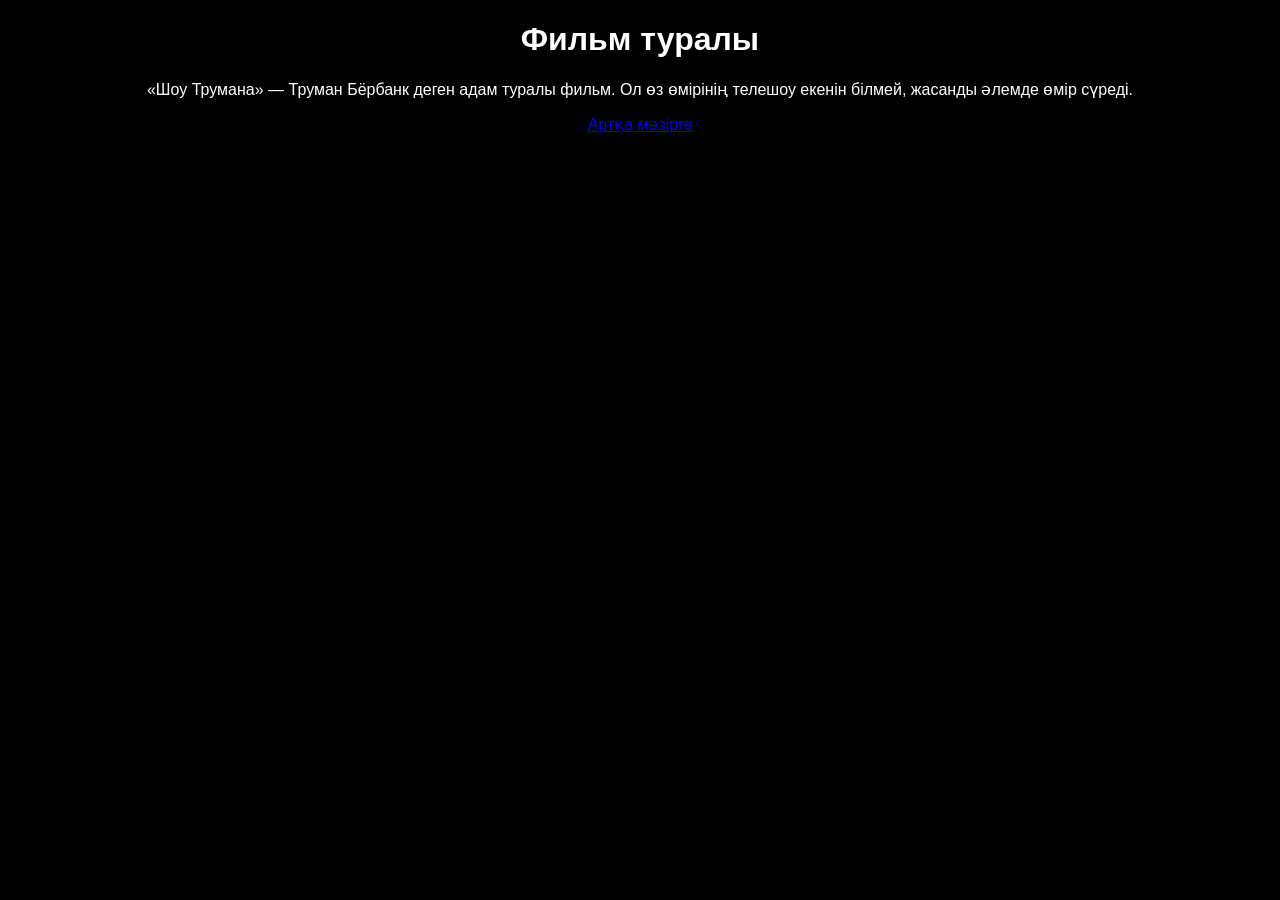
==== about.html @ 44e47d71 "Add files via upload" ====
<!DOCTYPE html>
<html lang="kk">
<head>
    <meta charset="UTF-8">
    <title>Фильм туралы</title>
    <link rel="stylesheet" href="style.css">
</head>
<body>

<h1>Фильм туралы</h1>
<p>
«Шоу Трумана» — Труман Бёрбанк деген адам туралы фильм. 
Ол өз өмірінің телешоу екенін білмей, жасанды әлемде өмір сүреді.
</p>

<p><a href="index.html">Артқа мәзірге</a></p>

</body>
</html>
---- style.css ----
/* Основные стили */
body {
    font-family: Arial, sans-serif;
    background-color: #000000;
    color: #ffffff;
    margin: 0;
    padding: 0;
    text-align: center;
}

/* Хедер */
header {
    background-color: #111111;
    padding: 40px 20px;
    box-shadow: 0 4px 8px rgba(255,255,255,0.2);
}

header h1 {
    margin: 0;
    font-size: 48px;
}

header h2 {
    margin: 5px 0 0 0;
    font-size: 24px;
    color: #aaaaaa;
}

/* Меню */
nav {
    margin: 30px 0;
}

nav a {
    text-decoration: none;
    color: #ffffff;
    background-color: #333333;
    padding: 15px 30px;
    margin: 5px;
    border-radius: 12px;
    font-size: 18px;
    display: inline-block;
    box-shadow: 0 4px 6px rgba(0,0,0,0.3);
    transition: 0.3s;
}

nav a:hover {
    background-color: #555555;
    transform: translateY(-2px) scale(1.05);
    box-shadow: 0 6px 10px rgba(0,0,0,0.5);
}

/* Контентные блоки */
.content {
    background-color: #111111;
    margin: 20px auto 50px auto;
    padding: 25px;
    width: 70%;
    border-radius: 10px;
    box-shadow: 0 4px 10px rgba(255,255,255,0.2);
    text-align: left;
}

/* Фотки */
.photos img {
    width: 300px;
    margin: 15px;
    border-radius: 10px;
    border: 2px solid #ffffff;
    box-shadow: 0 4px 8px rgba(255,255,255,0.2);
    transition: 0.3s;
}

.photos img:hover {
    transform: scale(1.05);
    box-shadow: 0 6px 12px rgba(255,255,255,0.4);
}

/* Футер */
footer {
    background-color: #111111;
    color: #ffffff;
    padding: 15px;
    font-size: 16px;
}
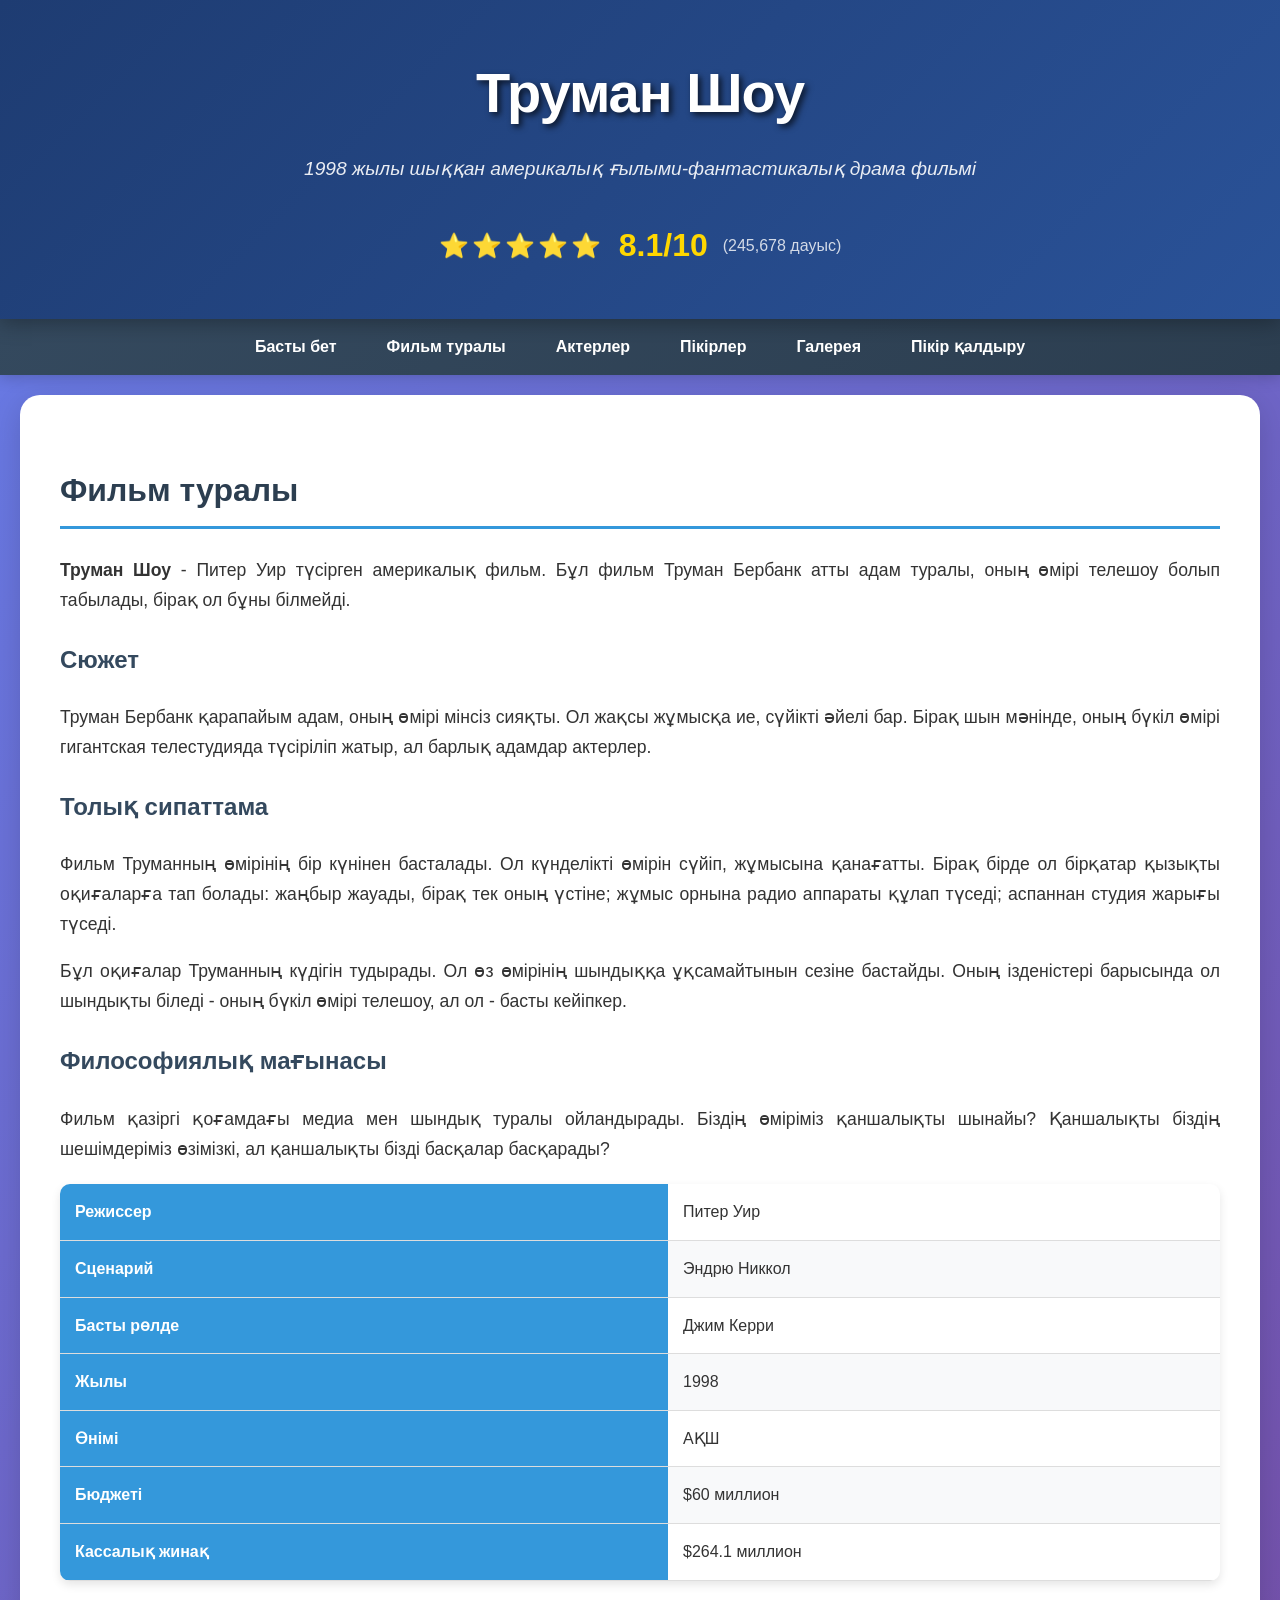
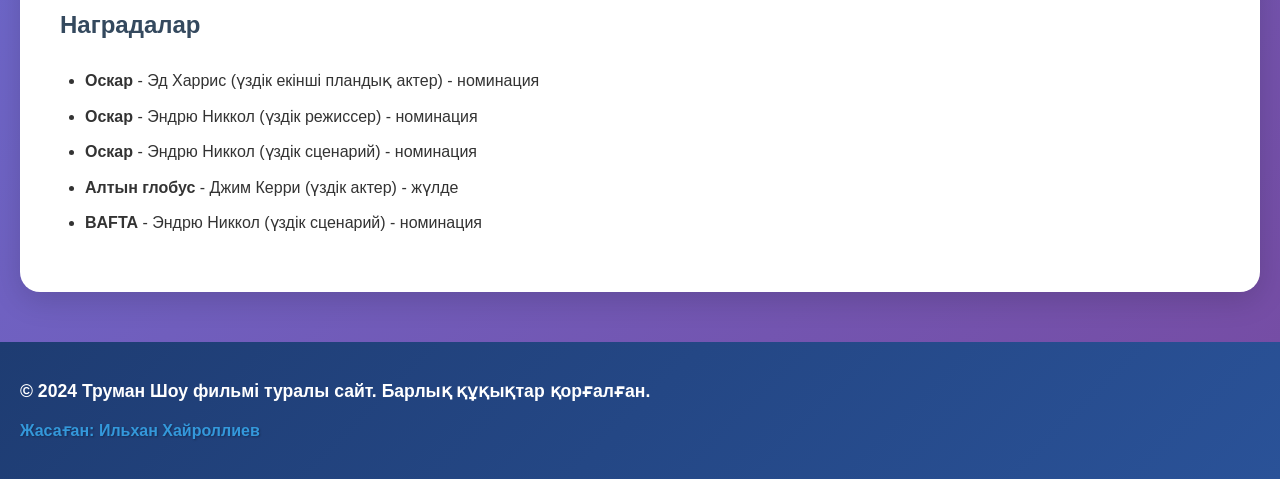
==== commit 8ba8991c: "Add files via upload" ====
--- a/about.html
+++ b/about.html
@@ -1,19 +1,98 @@
-<!DOCTYPE html>
-<html lang="kk">
-<head>
-    <meta charset="UTF-8">
-    <title>Фильм туралы</title>
-    <link rel="stylesheet" href="style.css">
-</head>
-<body>
-
-<h1>Фильм туралы</h1>
-<p>
-«Шоу Трумана» — Труман Бёрбанк деген адам туралы фильм. 
-Ол өз өмірінің телешоу екенін білмей, жасанды әлемде өмір сүреді.
-</p>
-
-<p><a href="index.html">Артқа мәзірге</a></p>
-
-</body>
-</html>+<!DOCTYPE html>
+<html lang="kk">
+<head>
+    <meta charset="UTF-8">
+    <meta name="viewport" content="width=device-width, initial-scale=1.0">
+    <title>Фильм туралы - Труман Шоу</title>
+    <link rel="stylesheet" href="style.css">
+</head>
+<body>
+    <header>
+        <div class="header-content">
+            <h1>Труман Шоу</h1>
+            <p class="header-description"><em>1998 жылы шыққан америкалық ғылыми-фантастикалық драма фильмі</em></p>
+            <div class="rating">
+                <span class="stars">⭐⭐⭐⭐⭐</span>
+                <span class="rating-text">8.1/10</span>
+                <span class="votes">(245,678 дауыс)</span>
+            </div>
+        </div>
+    </header>
+
+    <nav>
+        <ul>
+            <li><a href="index.html">Басты бет</a></li>
+            <li><a href="about.html">Фильм туралы</a></li>
+            <li><a href="actors.html">Актерлер</a></li>
+            <li><a href="reviews.html">Пікірлер</a></li>
+            <li><a href="gallery.html">Галерея</a></li>
+            <li><a href="index.html#feedback">Пікір қалдыру</a></li>
+        </ul>
+    </nav>
+
+    <main>
+        <section id="about">
+            <h2>Фильм туралы</h2>
+            <p><strong>Труман Шоу</strong> - Питер Уир түсірген америкалық фильм. Бұл фильм Труман Бербанк атты адам туралы, оның өмірі телешоу болып табылады, бірақ ол бұны білмейді.</p>
+            
+            <h3>Сюжет</h3>
+            <p>Труман Бербанк қарапайым адам, оның өмірі мінсіз сияқты. Ол жақсы жұмысқа ие, сүйікті әйелі бар. Бірақ шын мәнінде, оның бүкіл өмірі гигантская телестудияда түсіріліп жатыр, ал барлық адамдар актерлер.</p>
+            
+            <h3>Толық сипаттама</h3>
+            <p>Фильм Труманның өмірінің бір күнінен басталады. Ол күнделікті өмірін сүйіп, жұмысына қанағатты. Бірақ бірде ол бірқатар қызықты оқиғаларға тап болады: жаңбыр жауады, бірақ тек оның үстіне; жұмыс орнына радио аппараты құлап түседі; аспаннан студия жарығы түседі.</p>
+            
+            <p>Бұл оқиғалар Труманның күдігін тудырады. Ол өз өмірінің шындыққа ұқсамайтынын сезіне бастайды. Оның ізденістері барысында ол шындықты біледі - оның бүкіл өмірі телешоу, ал ол - басты кейіпкер.</p>
+            
+            <h3>Философиялық мағынасы</h3>
+            <p>Фильм қазіргі қоғамдағы медиа мен шындық туралы ойландырады. Біздің өміріміз қаншалықты шынайы? Қаншалықты біздің шешімдеріміз өзімізкі, ал қаншалықты бізді басқалар басқарады?</p>
+            
+            <table>
+                <tr>
+                    <th>Режиссер</th>
+                    <td>Питер Уир</td>
+                </tr>
+                <tr>
+                    <th>Сценарий</th>
+                    <td>Эндрю Никкол</td>
+                </tr>
+                <tr>
+                    <th>Басты рөлде</th>
+                    <td>Джим Керри</td>
+                </tr>
+                <tr>
+                    <th>Жылы</th>
+                    <td>1998</td>
+                </tr>
+                <tr>
+                    <th>Өнімі</th>
+                    <td>АҚШ</td>
+                </tr>
+                <tr>
+                    <th>Бюджеті</th>
+                    <td>$60 миллион</td>
+                </tr>
+                <tr>
+                    <th>Кассалық жинақ</td>
+                    <td>$264.1 миллион</td>
+                </tr>
+            </table>
+            
+            <h3>Наградалар</h3>
+            <ul>
+                <li><strong>Оскар</strong> - Эд Харрис (үздік екінші пландық актер) - номинация</li>
+                <li><strong>Оскар</strong> - Эндрю Никкол (үздік режиссер) - номинация</li>
+                <li><strong>Оскар</strong> - Эндрю Никкол (үздік сценарий) - номинация</li>
+                <li><strong>Алтын глобус</strong> - Джим Керри (үздік актер) - жүлде</li>
+                <li><strong>BAFTA</strong> - Эндрю Никкол (үздік сценарий) - номинация</li>
+            </ul>
+        </section>
+    </main>
+
+    <footer>
+        <p>&copy; 2024 Труман Шоу фильмі туралы сайт. Барлық құқықтар қорғалған.</p>
+        <p>Жасаған: Ильхан Хайроллиев</p>
+    </footer>
+
+    <script src="script.js"></script>
+</body>
+</html>
--- a/style.css
+++ b/style.css
@@ -1,85 +1,1069 @@
-/* Основные стили */
-body {
-    font-family: Arial, sans-serif;
-    background-color: #000000;
-    color: #ffffff;
-    margin: 0;
-    padding: 0;
-    text-align: center;
-}
-
-/* Хедер */
-header {
-    background-color: #111111;
-    padding: 40px 20px;
-    box-shadow: 0 4px 8px rgba(255,255,255,0.2);
-}
-
-header h1 {
-    margin: 0;
-    font-size: 48px;
-}
-
-header h2 {
-    margin: 5px 0 0 0;
-    font-size: 24px;
-    color: #aaaaaa;
-}
-
-/* Меню */
-nav {
-    margin: 30px 0;
-}
-
-nav a {
-    text-decoration: none;
-    color: #ffffff;
-    background-color: #333333;
-    padding: 15px 30px;
-    margin: 5px;
-    border-radius: 12px;
-    font-size: 18px;
-    display: inline-block;
-    box-shadow: 0 4px 6px rgba(0,0,0,0.3);
-    transition: 0.3s;
-}
-
-nav a:hover {
-    background-color: #555555;
-    transform: translateY(-2px) scale(1.05);
-    box-shadow: 0 6px 10px rgba(0,0,0,0.5);
-}
-
-/* Контентные блоки */
-.content {
-    background-color: #111111;
-    margin: 20px auto 50px auto;
-    padding: 25px;
-    width: 70%;
-    border-radius: 10px;
-    box-shadow: 0 4px 10px rgba(255,255,255,0.2);
-    text-align: left;
-}
-
-/* Фотки */
-.photos img {
-    width: 300px;
-    margin: 15px;
-    border-radius: 10px;
-    border: 2px solid #ffffff;
-    box-shadow: 0 4px 8px rgba(255,255,255,0.2);
-    transition: 0.3s;
-}
-
-.photos img:hover {
-    transform: scale(1.05);
-    box-shadow: 0 6px 12px rgba(255,255,255,0.4);
-}
-
-/* Футер */
-footer {
-    background-color: #111111;
-    color: #ffffff;
-    padding: 15px;
-    font-size: 16px;
-}+/* Элемент селекторлары */
+body {
+    font-family: 'Segoe UI', Tahoma, Geneva, Verdana, sans-serif;
+    line-height: 1.6;
+    margin: 0;
+    padding: 0;
+    background: linear-gradient(135deg, #667eea 0%, #764ba2 100%);
+    color: #333;
+}
+
+header {
+    background: linear-gradient(135deg, #1e3c72 0%, #2a5298 100%);
+    color: white;
+    text-align: center;
+    padding: 3rem 0;
+    box-shadow: 0 4px 20px rgba(0,0,0,0.3);
+    position: relative;
+    overflow: hidden;
+}
+
+header::before {
+    content: '';
+    position: absolute;
+    top: 0;
+    left: 0;
+    right: 0;
+    bottom: 0;
+    background: url('https://images.unsplash.com/photo-1489599849927-2ee91cede3ba?w=1200&h=400&fit=crop') center/cover;
+    opacity: 0.2;
+    z-index: 0;
+}
+
+.header-content {
+    position: relative;
+    z-index: 1;
+    max-width: 1200px;
+    margin: 0 auto;
+    padding: 0 20px;
+    text-align: center;
+    width: 100%;
+    display: flex;
+    flex-direction: column;
+    align-items: center;
+}
+
+.header-description {
+    text-align: center;
+    font-size: 1.2rem;
+    margin: 15px 0;
+    color: rgba(255, 255, 255, 0.9);
+    width: 100%;
+    display: block;
+}
+
+h1 {
+    margin: 0;
+    font-size: 3.5rem;
+    text-shadow: 3px 3px 6px rgba(0,0,0,0.7);
+    font-weight: 700;
+    letter-spacing: -1px;
+}
+
+.rating {
+    margin-top: 20px;
+    display: flex;
+    align-items: center;
+    justify-content: center;
+    gap: 15px;
+    flex-wrap: wrap;
+}
+
+.stars {
+    font-size: 1.5rem;
+    letter-spacing: 3px;
+}
+
+.rating-text {
+    font-size: 2rem;
+    font-weight: bold;
+    color: #ffd700;
+}
+
+.votes {
+    font-size: 1rem;
+    opacity: 0.8;
+}
+
+h2 {
+    color: #2c3e50;
+    border-bottom: 3px solid #3498db;
+    padding-bottom: 10px;
+    margin-top: 30px;
+    font-size: 2rem;
+}
+
+h3 {
+    color: #34495e;
+    margin-top: 25px;
+    font-size: 1.5rem;
+}
+
+p {
+    margin-bottom: 15px;
+    text-align: justify;
+    font-size: 1.1rem;
+    line-height: 1.7;
+}
+
+/* Класс селекторлары */
+.gallery-container {
+    display: grid;
+    grid-template-columns: repeat(auto-fit, minmax(300px, 1fr));
+    gap: 20px;
+    margin: 30px 0;
+}
+
+.gallery-container img {
+    width: 100%;
+    height: 250px;
+    object-fit: cover;
+    border: 3px solid #3498db;
+    border-radius: 15px;
+    box-shadow: 0 8px 25px rgba(0,0,0,0.3);
+    transition: all 0.3s ease;
+    cursor: pointer;
+}
+
+.gallery-container img:hover {
+    transform: scale(1.05);
+    box-shadow: 0 15px 35px rgba(0,0,0,0.5);
+    border-color: #2980b9;
+}
+
+.reviews-container {
+    max-width: 900px;
+    margin: 0 auto;
+}
+
+.review {
+    background: white;
+    border-radius: 15px;
+    padding: 25px;
+    margin-bottom: 20px;
+    box-shadow: 0 5px 20px rgba(0,0,0,0.1);
+    border-left: 4px solid #3498db;
+    transition: transform 0.2s ease, box-shadow 0.2s ease;
+}
+
+.review:hover {
+    transform: translateY(-2px);
+    box-shadow: 0 8px 30px rgba(0,0,0,0.15);
+}
+
+.review-header {
+    display: flex;
+    justify-content: space-between;
+    align-items: center;
+    margin-bottom: 15px;
+    padding-bottom: 15px;
+    border-bottom: 1px solid #ecf0f1;
+}
+
+.reviewer-info {
+    display: flex;
+    align-items: center;
+    gap: 15px;
+}
+
+.reviewer-avatar {
+    width: 50px;
+    height: 50px;
+    border-radius: 50%;
+    background: linear-gradient(135deg, #3498db, #2980b9);
+    color: white;
+    display: flex;
+    align-items: center;
+    justify-content: center;
+    font-weight: bold;
+    font-size: 1.2rem;
+}
+
+.reviewer-name {
+    font-weight: bold;
+    color: #2c3e50;
+    font-size: 1.1rem;
+}
+
+.review-date {
+    color: #7f8c8d;
+    font-size: 0.9rem;
+}
+
+.review-rating {
+    display: flex;
+    align-items: center;
+    gap: 10px;
+    font-weight: bold;
+}
+
+.review-content {
+    line-height: 1.6;
+    color: #34495e;
+}
+
+.review-helpful {
+    margin-top: 15px;
+    display: flex;
+    gap: 10px;
+}
+
+.helpful-btn {
+    background: #ecf0f1;
+    border: 1px solid #bdc3c7;
+    padding: 8px 15px;
+    border-radius: 20px;
+    cursor: pointer;
+    font-size: 0.9rem;
+    transition: all 0.2s ease;
+}
+
+.helpful-btn:hover {
+    background: #3498db;
+    color: white;
+    border-color: #2980b9;
+}
+
+.all-reviews-link {
+    text-align: center;
+    margin-top: 30px;
+}
+
+.all-reviews-link a {
+    color: #3498db;
+    text-decoration: none;
+    font-weight: bold;
+    font-size: 1.1rem;
+    padding: 12px 25px;
+    border: 2px solid #3498db;
+    border-radius: 25px;
+    transition: all 0.3s ease;
+    display: inline-block;
+}
+
+.all-reviews-link a:hover {
+    background: #3498db;
+    color: white;
+    transform: translateY(-2px);
+}
+
+/* ID селекторлары */
+#about {
+    background: white;
+    padding: 40px;
+    margin: 20px;
+    border-radius: 20px;
+    box-shadow: 0 8px 30px rgba(0,0,0,0.15);
+    position: relative;
+    overflow: hidden;
+}
+
+#about::before {
+    content: '';
+    position: absolute;
+    top: -50%;
+    right: -10%;
+    width: 300px;
+    height: 300px;
+    background: linear-gradient(135deg, rgba(52, 152, 219, 0.1), rgba(41, 128, 185, 0.1));
+    border-radius: 50%;
+    z-index: 0;
+}
+
+#actors {
+    background: white;
+    padding: 40px;
+    margin: 20px;
+    border-radius: 20px;
+    box-shadow: 0 8px 30px rgba(0,0,0,0.15);
+    position: relative;
+    overflow: hidden;
+}
+
+#actors::before {
+    content: '';
+    position: absolute;
+    top: -30%;
+    left: -10%;
+    width: 250px;
+    height: 250px;
+    background: linear-gradient(135deg, rgba(155, 89, 182, 0.1), rgba(142, 68, 173, 0.1));
+    border-radius: 50%;
+    z-index: 0;
+}
+
+#facts {
+    background: white;
+    padding: 40px;
+    margin: 20px;
+    border-radius: 20px;
+    box-shadow: 0 8px 30px rgba(0,0,0,0.15);
+    position: relative;
+    overflow: hidden;
+}
+
+#facts::before {
+    content: '';
+    position: absolute;
+    bottom: -30%;
+    right: -10%;
+    width: 280px;
+    height: 280px;
+    background: linear-gradient(135deg, rgba(46, 204, 113, 0.1), rgba(39, 174, 96, 0.1));
+    border-radius: 50%;
+    z-index: 0;
+}
+
+#gallery {
+    background: white;
+    padding: 40px;
+    margin: 20px;
+    border-radius: 20px;
+    box-shadow: 0 8px 30px rgba(0,0,0,0.15);
+    position: relative;
+    overflow: hidden;
+}
+
+#gallery::before {
+    content: '';
+    position: absolute;
+    bottom: -40%;
+    left: -10%;
+    width: 320px;
+    height: 320px;
+    background: linear-gradient(135deg, rgba(241, 196, 15, 0.1), rgba(243, 156, 18, 0.1));
+    border-radius: 50%;
+    z-index: 0;
+}
+
+#reviews {
+    background: white;
+    padding: 40px;
+    margin: 20px;
+    border-radius: 20px;
+    box-shadow: 0 8px 30px rgba(0,0,0,0.15);
+    position: relative;
+    overflow: hidden;
+}
+
+#reviews::before {
+    content: '';
+    position: absolute;
+    top: -40%;
+    left: -10%;
+    width: 300px;
+    height: 300px;
+    background: linear-gradient(135deg, rgba(231, 76, 60, 0.1), rgba(192, 57, 43, 0.1));
+    border-radius: 50%;
+    z-index: 0;
+}
+
+#feedback {
+    background: white;
+    padding: 40px;
+    margin: 20px;
+    border-radius: 20px;
+    box-shadow: 0 8px 30px rgba(0,0,0,0.15);
+    position: relative;
+    overflow: hidden;
+}
+
+#feedback::before {
+    content: '';
+    position: absolute;
+    bottom: -30%;
+    right: -10%;
+    width: 260px;
+    height: 260px;
+    background: linear-gradient(135deg, rgba(52, 73, 94, 0.1), rgba(44, 62, 80, 0.1));
+    border-radius: 50%;
+    z-index: 0;
+}
+
+/* Барлық секциялардағы контентті алдына жылжыту */
+#about > *,
+#actors > *,
+#facts > *,
+#gallery > *,
+#reviews > *,
+#feedback > * {
+    position: relative;
+    z-index: 1;
+}
+
+#feedbackForm {
+    display: flex;
+    flex-direction: column;
+    gap: 15px;
+}
+
+#feedbackForm div {
+    display: flex;
+    flex-direction: column;
+}
+
+#feedbackForm label {
+    font-weight: bold;
+    margin-bottom: 5px;
+    color: #2c3e50;
+}
+
+#feedbackForm input,
+#feedbackForm select,
+#feedbackForm textarea {
+    padding: 10px;
+    border: 2px solid #bdc3c7;
+    border-radius: 5px;
+    font-size: 16px;
+    transition: border-color 0.3s ease;
+}
+
+#feedbackForm input:focus,
+#feedbackForm select:focus,
+#feedbackForm textarea:focus {
+    outline: none;
+    border-color: #3498db;
+    box-shadow: 0 0 5px rgba(52, 152, 219, 0.5);
+}
+
+#feedbackForm button {
+    background: #3498db;
+    color: white;
+    padding: 12px 20px;
+    border: none;
+    border-radius: 5px;
+    cursor: pointer;
+    font-size: 16px;
+    margin: 5px;
+    transition: background-color 0.3s ease;
+}
+
+#feedbackForm button:hover {
+    background: #2980b9;
+}
+
+#feedbackForm button[type="reset"] {
+    background: #e74c3c;
+}
+
+#feedbackForm button[type="reset"]:hover {
+    background: #c0392b;
+}
+
+#result {
+    margin-top: 20px;
+    padding: 15px;
+    border-radius: 5px;
+    font-weight: bold;
+}
+
+/* Навигация стилі */
+nav {
+    background: linear-gradient(135deg, #34495e 0%, #2c3e50 100%);
+    padding: 0;
+    box-shadow: 0 2px 15px rgba(0,0,0,0.2);
+}
+
+nav ul {
+    list-style: none;
+    display: flex;
+    justify-content: center;
+    margin: 0;
+    padding: 0;
+    flex-wrap: wrap;
+}
+
+nav ul li {
+    margin: 0;
+}
+
+nav ul li a {
+    color: white;
+    text-decoration: none;
+    padding: 15px 25px;
+    display: block;
+    transition: all 0.3s ease;
+    font-weight: 600;
+    font-size: 1rem;
+    position: relative;
+    border-radius: 0;
+}
+
+nav ul li a::before {
+    content: '';
+    position: absolute;
+    bottom: 0;
+    left: 50%;
+    width: 0;
+    height: 3px;
+    background: linear-gradient(90deg, #3498db, #2980b9);
+    transition: all 0.3s ease;
+    transform: translateX(-50%);
+}
+
+nav ul li a:hover::before {
+    width: 80%;
+}
+
+nav ul li a:hover {
+    background: rgba(52, 152, 219, 0.2);
+    color: #3498db;
+    transform: translateY(-2px);
+}
+
+nav ul li a.active {
+    background: rgba(52, 152, 219, 0.3);
+    color: #3498db;
+}
+
+nav ul li a.active::before {
+    width: 80%;
+}
+
+/* Кесте стилі */
+table {
+    width: 100%;
+    border-collapse: collapse;
+    margin: 20px 0;
+    background: white;
+    border-radius: 10px;
+    overflow: hidden;
+    box-shadow: 0 4px 10px rgba(0,0,0,0.1);
+}
+
+th, td {
+    padding: 15px;
+    text-align: left;
+    border-bottom: 1px solid #ddd;
+}
+
+th {
+    background: #3498db;
+    color: white;
+    font-weight: bold;
+}
+
+tr:nth-child(even) {
+    background: #f8f9fa;
+}
+
+tr:hover {
+    background: #e8f4f8;
+}
+
+/* Тізімдер стилі */
+ul, ol {
+    padding-left: 25px;
+}
+
+li {
+    margin-bottom: 10px;
+    line-height: 1.6;
+}
+
+/* Видео плейсхолдер */
+.video-container {
+    margin: 30px 0;
+}
+
+.video-placeholder {
+    background: linear-gradient(135deg, #2c3e50, #34495e);
+    border-radius: 15px;
+    padding: 60px 40px;
+    text-align: center;
+    color: white;
+    cursor: pointer;
+    transition: all 0.3s ease;
+    box-shadow: 0 8px 25px rgba(0,0,0,0.3);
+    position: relative;
+    overflow: hidden;
+}
+
+.video-placeholder::before {
+    content: '';
+    position: absolute;
+    top: 0;
+    left: 0;
+    right: 0;
+    bottom: 0;
+    background: url('https://images.unsplash.com/photo-1489599849927-2ee91cede3ba?w=800&h=400&fit=crop') center/cover;
+    opacity: 0.3;
+    z-index: 0;
+}
+
+.video-placeholder:hover {
+    transform: scale(1.02);
+    box-shadow: 0 12px 35px rgba(0,0,0,0.4);
+}
+
+.play-icon {
+    font-size: 4rem;
+    margin-bottom: 20px;
+    background: rgba(52, 152, 219, 0.9);
+    width: 80px;
+    height: 80px;
+    border-radius: 50%;
+    display: flex;
+    align-items: center;
+    justify-content: center;
+    margin: 0 auto 20px auto;
+    transition: all 0.3s ease;
+    position: relative;
+    z-index: 1;
+}
+
+.video-placeholder:hover .play-icon {
+    background: #3498db;
+    transform: scale(1.1);
+}
+
+.video-placeholder h4 {
+    margin: 0 0 10px 0;
+    font-size: 1.5rem;
+    position: relative;
+    z-index: 1;
+}
+
+.video-placeholder p {
+    margin: 0;
+    font-size: 1.1rem;
+    opacity: 0.9;
+    position: relative;
+    z-index: 1;
+}
+
+/* Footer стилі */
+footer {
+    background: linear-gradient(135deg, #1e3c72 0%, #2a5298 100%);
+    color: white;
+    text-align: center;
+    padding: 30px 20px;
+    margin-top: 50px;
+    position: relative;
+    overflow: hidden;
+}
+
+footer::before {
+    content: '';
+    position: absolute;
+    top: 0;
+    left: 0;
+    right: 0;
+    bottom: 0;
+    background: url('https://images.unsplash.com/photo-1489599849927-2ee91cede3ba?w=1200&h=300&fit=crop') center/cover;
+    opacity: 0.1;
+    z-index: 0;
+}
+
+footer p {
+    position: relative;
+    z-index: 1;
+    margin: 5px 0;
+    font-size: 1rem;
+}
+
+footer p:first-child {
+    font-weight: 600;
+    font-size: 1.1rem;
+    margin-bottom: 10px;
+}
+
+footer p:last-child {
+    color: #3498db;
+    font-weight: bold;
+    text-shadow: 1px 1px 2px rgba(0,0,0,0.3);
+}
+
+/* Галерея стилері */
+.gallery-grid {
+    display: grid;
+    grid-template-columns: repeat(auto-fit, minmax(300px, 1fr));
+    gap: 25px;
+    margin: 30px 0;
+}
+
+.gallery-item {
+    background: white;
+    border-radius: 15px;
+    overflow: hidden;
+    box-shadow: 0 8px 25px rgba(0,0,0,0.15);
+    transition: all 0.3s ease;
+    cursor: pointer;
+}
+
+.gallery-item:hover {
+    transform: translateY(-5px);
+    box-shadow: 0 15px 40px rgba(0,0,0,0.25);
+}
+
+.gallery-item img,
+.actor-image img {
+    width: 100%;
+    height: 400px;
+    object-fit: cover;
+    border-radius: 8px;
+    transition: transform 0.3s ease, box-shadow 0.3s ease;
+}
+
+.gallery-item:hover img {
+    transform: scale(1.05);
+}
+
+.gallery-item-info {
+    padding: 20px;
+}
+
+.gallery-item-info h4 {
+    margin: 0 0 8px 0;
+    color: #2c3e50;
+    font-size: 1.2rem;
+}
+
+.gallery-item-info p {
+    margin: 0;
+    color: #7f8c8d;
+    font-size: 0.95rem;
+}
+
+.gallery-tabs {
+    display: flex;
+    justify-content: center;
+    gap: 10px;
+    margin: 30px 0;
+    flex-wrap: wrap;
+}
+
+.tab-btn {
+    background: white;
+    border: 2px solid #3498db;
+    color: #3498db;
+    padding: 12px 25px;
+    border-radius: 25px;
+    cursor: pointer;
+    font-weight: bold;
+    transition: all 0.3s ease;
+    font-size: 1rem;
+}
+
+.tab-btn:hover,
+.tab-btn.active {
+    background: #3498db;
+    color: white;
+    transform: translateY(-2px);
+}
+
+.gallery-tab-content {
+    display: none;
+}
+
+.gallery-tab-content.active {
+    display: block;
+    animation: fadeIn 0.5s ease;
+}
+
+@keyframes fadeIn {
+    from { opacity: 0; transform: translateY(20px); }
+    to { opacity: 1; transform: translateY(0); }
+}
+
+.video-section {
+    margin-top: 50px;
+    background: white;
+    padding: 30px;
+    border-radius: 15px;
+    box-shadow: 0 5px 20px rgba(0,0,0,0.1);
+}
+
+.video-grid {
+    display: grid;
+    grid-template-columns: repeat(auto-fit, minmax(250px, 1fr));
+    gap: 20px;
+    margin-top: 20px;
+}
+
+.video-item {
+    text-align: center;
+    cursor: pointer;
+    transition: transform 0.3s ease;
+}
+
+.video-item:hover {
+    transform: scale(1.05);
+}
+
+.video-thumbnail {
+    position: relative;
+    border-radius: 10px;
+    overflow: hidden;
+    margin-bottom: 10px;
+}
+
+.video-thumbnail img {
+    width: 100%;
+    height: 140px;
+    object-fit: cover;
+}
+
+.play-button {
+    position: absolute;
+    top: 50%;
+    left: 50%;
+    transform: translate(-50%, -50%);
+    background: rgba(0,0,0,0.7);
+    color: white;
+    width: 50px;
+    height: 50px;
+    border-radius: 50%;
+    display: flex;
+    align-items: center;
+    justify-content: center;
+    font-size: 1.2rem;
+    transition: background 0.3s ease;
+}
+
+.video-item:hover .play-button {
+    background: #3498db;
+}
+
+.video-item h4 {
+    margin: 8px 0 4px 0;
+    color: #2c3e50;
+    font-size: 1rem;
+}
+
+.video-item p {
+    margin: 0;
+    color: #7f8c8d;
+    font-size: 0.9rem;
+}
+
+/* Фильтр және сұрыптау */
+.filter-section {
+    background: white;
+    padding: 20px;
+    border-radius: 15px;
+    margin: 20px 0;
+    display: flex;
+    justify-content: space-between;
+    align-items: center;
+    flex-wrap: wrap;
+    gap: 20px;
+    box-shadow: 0 3px 15px rgba(0,0,0,0.1);
+}
+
+.filter-buttons {
+    display: flex;
+    gap: 10px;
+    flex-wrap: wrap;
+}
+
+.filter-btn {
+    background: #ecf0f1;
+    border: 1px solid #bdc3c7;
+    padding: 8px 16px;
+    border-radius: 20px;
+    cursor: pointer;
+    transition: all 0.2s ease;
+    font-size: 0.9rem;
+}
+
+.filter-btn:hover,
+.filter-btn.active {
+    background: #3498db;
+    color: white;
+    border-color: #2980b9;
+}
+
+.sort-section {
+    display: flex;
+    align-items: center;
+    gap: 10px;
+}
+
+.sort-section select {
+    padding: 8px 12px;
+    border: 1px solid #bdc3c7;
+    border-radius: 5px;
+    font-size: 0.9rem;
+}
+
+.reviews-stats {
+    display: grid;
+    grid-template-columns: repeat(auto-fit, minmax(150px, 1fr));
+    gap: 20px;
+    margin: 30px 0;
+}
+
+.stat-item {
+    background: white;
+    padding: 25px;
+    border-radius: 15px;
+    text-align: center;
+    box-shadow: 0 5px 20px rgba(0,0,0,0.1);
+    transition: transform 0.2s ease;
+}
+
+.stat-item:hover {
+    transform: translateY(-3px);
+}
+
+.stat-number {
+    display: block;
+    font-size: 2rem;
+    font-weight: bold;
+    color: #3498db;
+    margin-bottom: 5px;
+}
+
+.stat-label {
+    color: #7f8c8d;
+    font-size: 0.9rem;
+}
+
+.pagination {
+    display: flex;
+    justify-content: center;
+    align-items: center;
+    gap: 20px;
+    margin: 40px 0;
+}
+
+.page-btn {
+    background: #3498db;
+    color: white;
+    border: none;
+    padding: 12px 20px;
+    border-radius: 25px;
+    cursor: pointer;
+    font-weight: bold;
+    transition: all 0.3s ease;
+}
+
+.page-btn:hover {
+    background: #2980b9;
+    transform: translateY(-2px);
+}
+
+.page-btn:disabled {
+    background: #bdc3c7;
+    cursor: not-allowed;
+    transform: none;
+}
+
+.page-info {
+    font-weight: bold;
+    color: #2c3e50;
+}
+
+/* Заголовки секций по центру */
+#reviews h2,
+#gallery h2 {
+    text-align: center;
+    margin-bottom: 30px;
+    font-size: 2.5rem;
+    color: #2c3e50;
+    position: relative;
+}
+
+#reviews h2::after,
+#gallery h2::after {
+    content: '';
+    position: absolute;
+    bottom: -10px;
+    left: 50%;
+    transform: translateX(-50%);
+    width: 100px;
+    height: 3px;
+    background: linear-gradient(90deg, #3498db, #2980b9);
+    border-radius: 2px;
+}
+
+/* Заголовки секций по центру для отдельных страниц */
+#reviews-page h2,
+#gallery-page h2 {
+    text-align: center;
+    margin-bottom: 30px;
+    font-size: 2.5rem;
+    color: #2c3e50;
+    position: relative;
+}
+
+#reviews-page h2::after,
+#gallery-page h2::after {
+    content: '';
+    position: absolute;
+    bottom: -10px;
+    left: 50%;
+    transform: translateX(-50%);
+    width: 100px;
+    height: 3px;
+    background: linear-gradient(90deg, #3498db, #2980b9);
+    border-radius: 2px;
+}
+
+/* Актерлер карткалары */
+.actors-grid {
+    display: grid;
+    grid-template-columns: repeat(auto-fit, minmax(350px, 1fr));
+    gap: 30px;
+    margin: 30px 0;
+}
+
+.actor-card {
+    background: white;
+    border-radius: 15px;
+    overflow: hidden;
+    box-shadow: 0 8px 25px rgba(0,0,0,0.15);
+    transition: all 0.3s ease;
+    display: flex;
+    flex-direction: column;
+}
+
+.actor-card:hover {
+    transform: translateY(-5px);
+    box-shadow: 0 15px 40px rgba(0,0,0,0.25);
+}
+
+.actor-image {
+    width: 100%;
+    height: 200px;
+    overflow: hidden;
+}
+
+.actor-image img {
+    width: 100%;
+    height: 100%;
+    object-fit: cover;
+    transition: transform 0.3s ease;
+}
+
+.actor-card:hover .actor-image img {
+    transform: scale(1.05);
+}
+
+.actor-info {
+    padding: 25px;
+    flex: 1;
+    display: flex;
+    flex-direction: column;
+}
+
+.actor-info h3 {
+    margin: 0 0 8px 0;
+    color: #2c3e50;
+    font-size: 1.4rem;
+}
+
+.role {
+    color: #3498db;
+    font-weight: bold;
+    font-size: 1.1rem;
+    margin: 0 0 15px 0;
+}
+
+.description {
+    color: #34495e;
+    line-height: 1.6;
+    flex: 1;
+    margin: 0;
+}
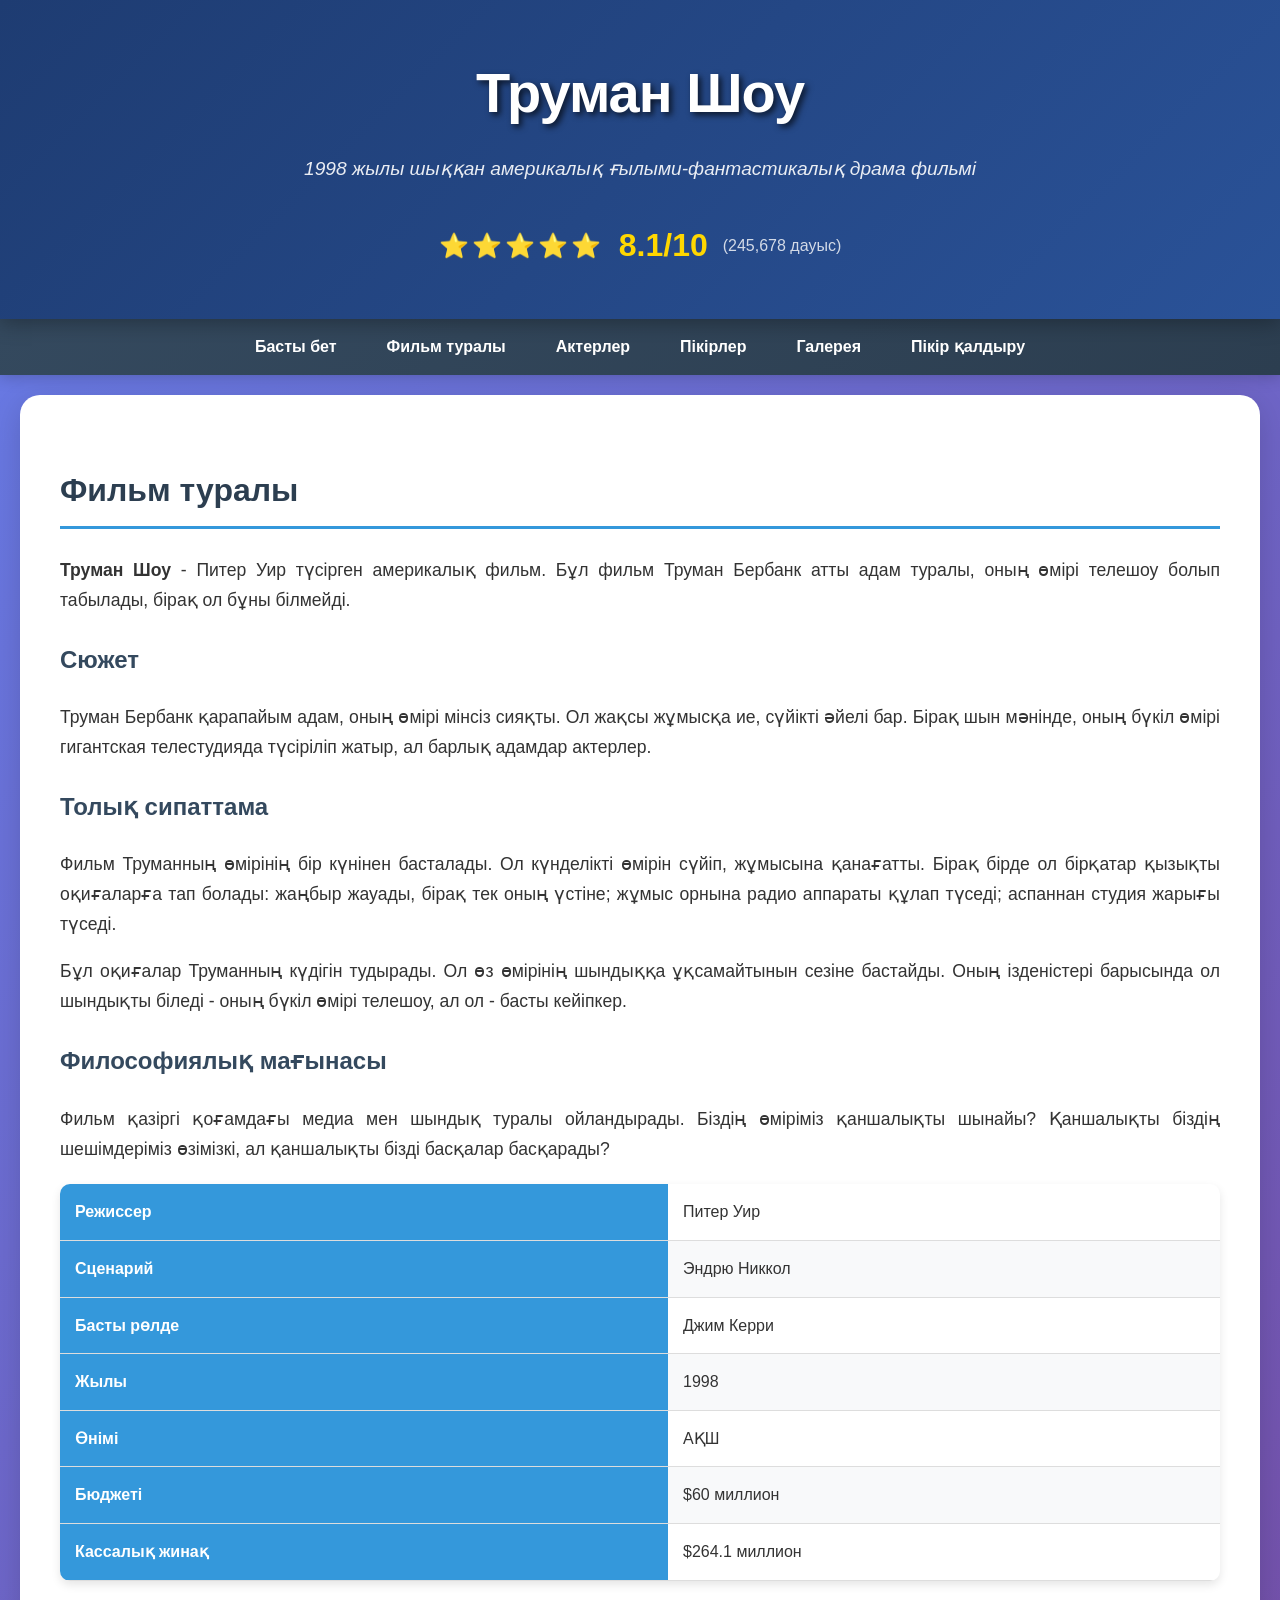
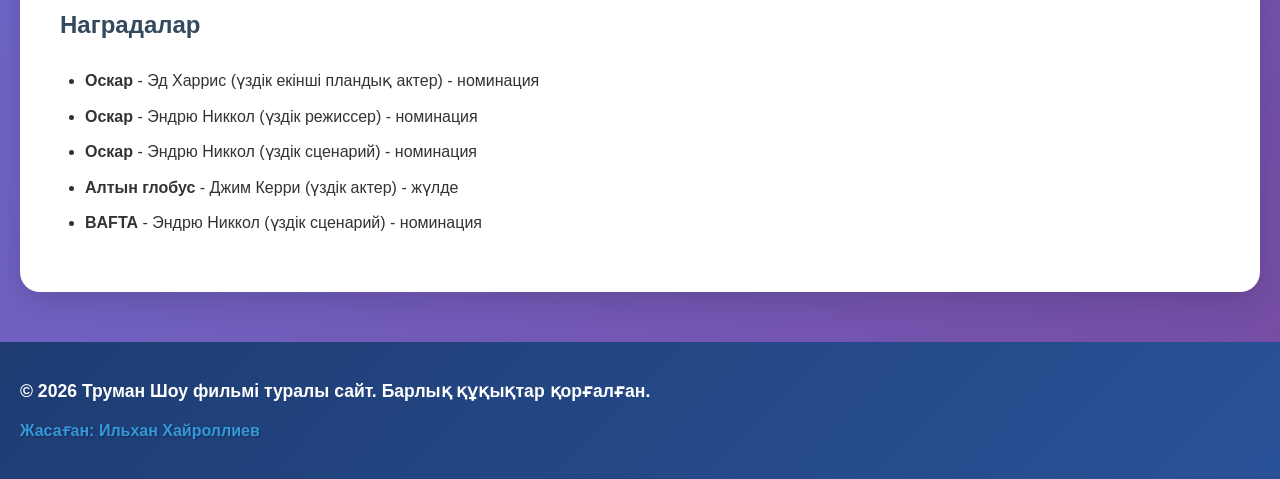
==== commit 975ab6c2: "Update about.html" ====
--- a/about.html
+++ b/about.html
@@ -89,7 +89,7 @@
     </main>
 
     <footer>
-        <p>&copy; 2024 Труман Шоу фильмі туралы сайт. Барлық құқықтар қорғалған.</p>
+        <p>&copy; 2026 Труман Шоу фильмі туралы сайт. Барлық құқықтар қорғалған.</p>
         <p>Жасаған: Ильхан Хайроллиев</p>
     </footer>
 
